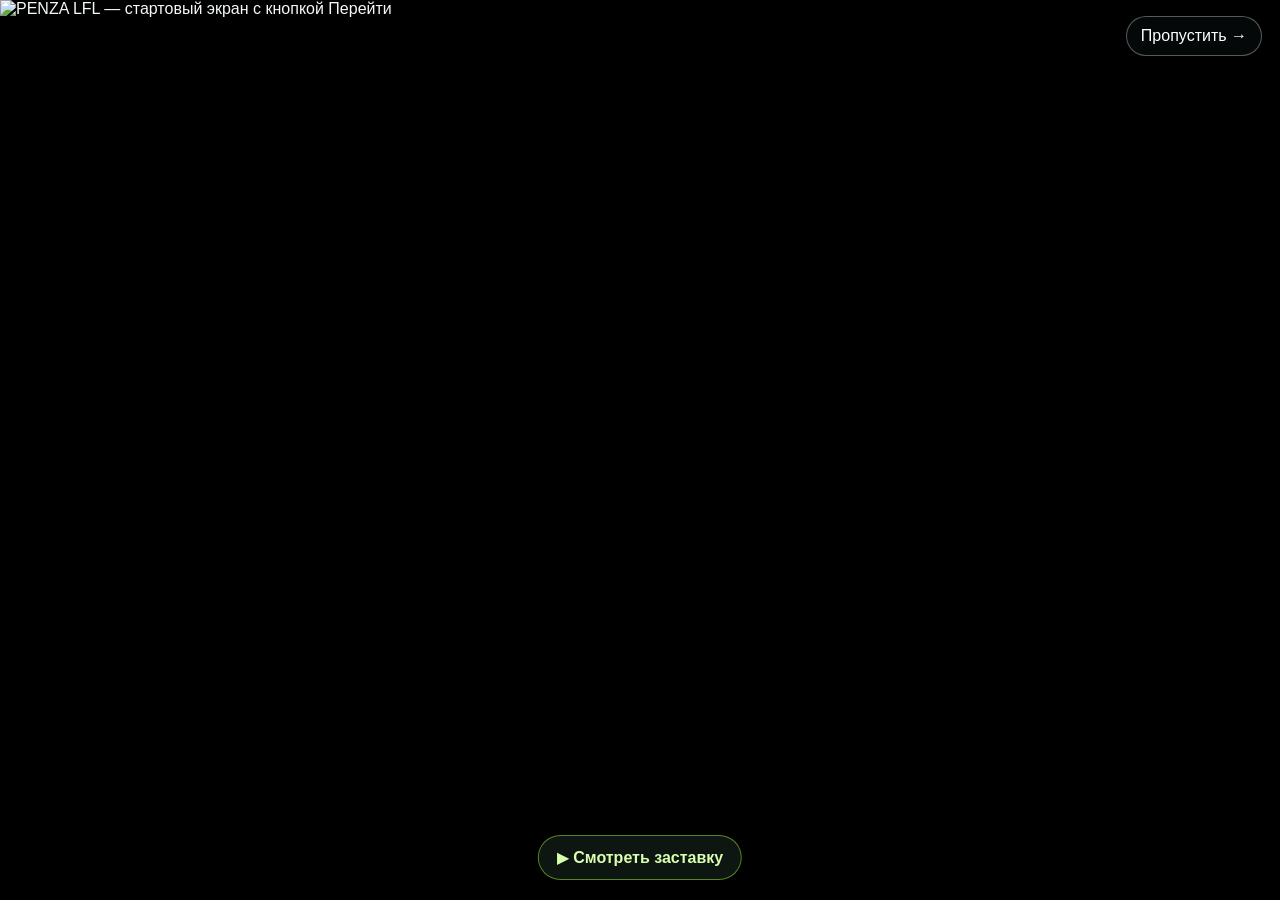
==== index.html @ c46404c2 "Add files via upload" ====
<!doctype html><html lang="ru"><head><meta charset="utf-8"><meta name="viewport" content="width=device-width,initial-scale=1"><title>PENZA LFL — Футбол объединяет</title><link rel="stylesheet" href="style.css"></head><body>
<section id="intro" class="intro intro-v2">
  <video id="introVideo" muted playsinline webkit-playsinline preload="metadata" poster="assets/intro_final.png"><source src="assets/intro.mp4" type="video/mp4"></video>
  <div id="introArtwork" class="intro-artwork" aria-label="PENZA LFL — экран входа">
    <img src="assets/intro_final.png" alt="PENZA LFL — стартовый экран с кнопкой Перейти" />
    <button id="enter" class="video-hit" aria-label="Перейти на сайт PENZA LFL" title="Перейти на сайт"></button>
  </div>
  <button id="playIntro" class="play-intro" aria-label="Воспроизвести видео">▶ Смотреть заставку</button><button id="skipIntro" class="skip-intro" aria-label="Пропустить заставку">Пропустить →</button>
</section>
<div id="portal" class="portal hidden"><div class="backdrop"></div><header><a href="#" class="brand" id="home"><div class="brand-icon">⚽</div><div><strong>PENZA <em>LFL</em></strong><small>ПЕНЗЕНСКАЯ ЛЮБИТЕЛЬСКАЯ ЛИГА</small></div></a><nav><a href="#" class="active" data-go="Главная">ГЛАВНАЯ</a><a href="#" data-go="Чемпионат 8×8">ЧЕМПИОНАТЫ</a><a href="#" data-go="Трансферы">ТРАНСФЕРЫ</a><a href="#" data-go="Тренировки">ТРЕНИРОВКИ</a><a href="#" data-go="Товарищеские матчи">ТОВАРИЩЕСКИЕ МАТЧИ</a></nav><button class="user" id="profile">◉ <span>ЛИЧНЫЙ КАБИНЕТ</span></button></header>
<main><section class="hero"><div class="overline">ЦИФРОВАЯ ФУТБОЛЬНАЯ ПЛАТФОРМА</div><h2>PENZA <span>LFL</span></h2><p>ФУТБОЛ ОБЪЕДИНЯЕТ ГОРОД</p><div class="hero-actions"><button class="primary" data-go="Чемпионат 5×5">К ТУРНИРАМ →</button><span>СЕЗОН 2026 / 2027</span></div></section><section class="sections"><div class="section-top"><div><div class="overline">ВЫБЕРИ СВОЁ НАПРАВЛЕНИЕ</div><h3>МИР PENZA LFL</h3></div><div class="controls"><button id="prev" aria-label="Прокрутить влево">←</button><button id="next" aria-label="Прокрутить вправо">→</button></div></div><div class="track" id="track"></div></section>
<div class="bottom"><section class="panel"><div class="panel-head"><h3>БЛИЖАЙШИЕ МАТЧИ</h3><span>ДЕМО-ДАННЫЕ</span></div><div class="filters"><button class="selected" data-filter="Все">Все</button><button data-filter="5×5">5×5</button><button data-filter="8×8">8×8</button><button data-filter="Кубок">Кубок</button></div><div id="matches"></div></section><section class="panel"><div class="panel-head"><h3>ПРЯМЫЕ ТРАНСЛЯЦИИ</h3><span>VK ВИДЕО</span></div><div class="video-tile"><div class="play">▶</div></div><p>Трансляции матчей Пензенской ЛФЛ</p><a href="https://vk.ru/penza_lfl_ru" target="_blank" rel="noopener">ОТКРЫТЬ СООБЩЕСТВО VK ↗</a><small>Встроенный плеер подключим после получения ссылок на эфиры.</small></section><section class="panel"><div class="panel-head"><h3>НОВОСТИ ЛИГИ</h3><span>АНОНСЫ</span></div><div class="news"><b>Новый сезон PENZA LFL</b><small>Скоро здесь появятся публикации организаторов.</small></div><div class="news"><b>Трансферы и заявки</b><small>Цифровое управление переходами команд.</small></div><div class="news"><b>Тренировки и товарищеские матчи</b><small>Поиск соперников и организация встреч.</small></div></section></div></main><footer>© PENZA LFL · ДЕМОНСТРАЦИОННЫЙ ПРОТОТИП v0.3</footer></div>
<div id="modal" class="modal hidden" role="dialog" aria-modal="true"><div class="modal-card"><button id="close" class="close" aria-label="Закрыть">✕</button><div class="overline">PENZA LFL / РАЗДЕЛ</div><h2 id="modalTitle"></h2><p id="modalDesc"></p><div id="modalExtra"></div><p class="muted">Интерфейс раздела будет подключён на следующем этапе разработки.</p></div></div><script src="app.js"></script></body></html>
---- style.css ----
:root{font-family:Inter,Segoe UI,Arial,sans-serif;color:#f5f8f8;background:#05090c;font-synthesis:none}*{box-sizing:border-box}body{margin:0}button,a{cursor:pointer}button{font:inherit}a{color:inherit;text-decoration:none}.hidden{display:none!important}.intro{height:100svh;min-height:560px;position:relative;display:grid;place-items:center;overflow:hidden;background:#03090a}.intro video{position:absolute;width:100%;height:100%;object-fit:cover}.intro-shade{position:absolute;inset:0;background:linear-gradient(90deg,#02060880,#02060833),linear-gradient(0deg,#020608aa,transparent 35%,#02060877)}.intro-content{position:relative;text-align:center;animation:rise 1s both}.crest{font-size:50px;filter:drop-shadow(0 0 20px #b2ff37)}.eyebrow,.overline{letter-spacing:3px;font-size:11px;color:#c0ff70}.intro h1{font-size:clamp(64px,12vw,160px);letter-spacing:-8px;margin:12px 0 0;line-height:1}.intro h1 span,.hero h2 span,em{color:#b2ff38;font-style:normal}.intro p{letter-spacing:5px;font-weight:700}.primary{border:0;border-radius:30px;background:#b6ff3e;color:#071005;padding:18px 32px;font-weight:900;box-shadow:0 0 28px #aaff4577;transition:.25s}.primary:hover{transform:scale(1.06);box-shadow:0 0 45px #aaff45aa}.primary b{margin-left:22px}.intro-bottom{position:absolute;bottom:30px;letter-spacing:5px;font-size:11px}.portal{min-height:100vh;position:relative;isolation:isolate}.backdrop{position:absolute;inset:0;z-index:-1;background:linear-gradient(#05090bb8,#05090ce8 60%,#05090c),url('assets/arena.png') center top/cover fixed}header{height:82px;padding:12px 4%;display:flex;align-items:center;gap:24px;background:#03080bde;border-bottom:1px solid #a9ff3726;position:relative;z-index:2}.brand{display:flex;gap:12px;align-items:center;min-width:260px}.brand-icon{font-size:28px;border:2px solid #b5ff43;padding:9px;border-radius:12px}.brand strong{display:block;font-size:25px;letter-spacing:-1px}.brand small{font-size:8px;letter-spacing:1.7px;color:#adb6b6}nav{display:flex;gap:22px;align-items:center;flex:1;justify-content:center}nav a{font-size:11px;font-weight:800;white-space:nowrap}nav a:hover,nav .active{color:#b4ff39}.user{background:#10191f;color:white;border:1px solid #334048;padding:12px;border-radius:30px;font-size:11px;font-weight:800}main{max-width:1640px;margin:auto;padding:0 3%}.hero{padding:50px 24px 34px}.hero h2{font-size:clamp(55px,9vw,116px);line-height:1;margin:10px 0 0;letter-spacing:-5px;text-shadow:0 4px 25px #000}.hero p{letter-spacing:5px;font-weight:700}.hero-actions{display:flex;align-items:center;gap:25px}.hero-actions span{font-size:11px;letter-spacing:2px;color:#adb8b8}.section-top{display:flex;justify-content:space-between;align-items:end;margin:10px 0 20px}.section-top h3{font-size:25px;margin:8px 0}.controls{display:flex;gap:8px}.controls button,.close{border:1px solid #7eaa54;background:#0c1419;color:#caff80;border-radius:50%;width:44px;height:44px;font-size:22px}.track{display:flex;gap:20px;overflow-x:auto;scroll-snap-type:x mandatory;scrollbar-width:none;padding:16px 10px 35px;scroll-behavior:smooth}.track::-webkit-scrollbar{display:none}.tile{--accent:#b2ff38;position:relative;flex:0 0 clamp(210px,19vw,275px);height:365px;overflow:hidden;border-radius:19px;border:1px solid var(--accent);box-shadow:0 0 16px color-mix(in srgb,var(--accent) 25%,transparent),inset 0 0 24px #ffffff12;scroll-snap-align:center;transform:perspective(900px) rotateY(-4deg);transition:transform .35s,box-shadow .35s;background:#081014}.tile:hover{transform:perspective(900px) translateY(-15px) rotateY(0) scale(1.035);box-shadow:0 0 38px color-mix(in srgb,var(--accent) 55%,transparent)}.tile img{position:absolute;width:100%;height:100%;object-fit:cover;filter:saturate(1.1)}.tile:after{content:'';position:absolute;inset:0;background:linear-gradient(0deg,#020608 3%,#020608d9 30%,transparent 75%)}.tile-body{position:absolute;inset:auto 16px 18px;z-index:1}.tile h4{font-size:29px;line-height:1.05;margin:5px 0;color:var(--accent);text-transform:uppercase}.tile small{display:block;font-size:11px;line-height:1.6;color:#f2f7f4}.tile .go{margin-top:14px;border:1px solid var(--accent);color:var(--accent);width:38px;height:38px;border-radius:50%;display:grid;place-items:center}.bottom{display:grid;grid-template-columns:1.1fr 1.1fr .9fr;gap:14px;padding:12px 0 45px}.panel{background:#050b0eea;border:1px solid #28373a;border-radius:13px;padding:18px;min-height:300px}.panel-head{display:flex;align-items:center;justify-content:space-between;gap:10px}.panel-head h3{font-size:14px}.panel-head span{font-size:10px;color:#b4ff39}.filters{display:flex;gap:5px;margin:10px 0}.filters button{background:#142025;color:#aab6b5;border:0;border-radius:20px;padding:7px 16px}.filters .selected{background:#b6ff3e;color:#061004}.match{display:flex;align-items:center;gap:12px;border-bottom:1px solid #28373a;padding:12px 3px;font-size:12px}.match b{color:#b6ff3e}.match span{flex:1;text-align:center}.video-tile{height:165px;border-radius:10px;background:linear-gradient(#07130a66,#02070c99),url('assets/arena.png') center/cover;display:grid;place-items:center}.play{border:2px solid white;border-radius:50%;padding:20px;font-size:24px}.panel p{font-size:13px}.panel a{color:#b6ff3e;font-size:12px;font-weight:800}.panel small{display:block;color:#899899;font-size:11px;margin-top:9px}.news{border-bottom:1px solid #28373a;padding:18px 0}.news b{font-size:13px}.news small{line-height:1.5}footer{text-align:center;padding:22px;color:#738282;font-size:10px;letter-spacing:2px}.modal{position:fixed;inset:0;background:#000c;z-index:20;display:grid;place-items:center;padding:20px;backdrop-filter:blur(12px)}.modal-card{background:linear-gradient(135deg,#142027,#060b0e);border:1px solid #aaff4366;border-radius:24px;padding:38px;max-width:560px;width:100%;position:relative;box-shadow:0 0 60px #aaff431c}.modal-card h2{font-size:42px;margin:12px 0}.modal-card p{line-height:1.7}.modal-card .muted{color:#93a0a0;font-size:12px}.close{position:absolute;right:16px;top:16px}.chips{display:flex;flex-wrap:wrap;gap:10px;margin:22px 0}.chips span{padding:12px;border:1px solid #536b4b;border-radius:10px;background:#142017;font-size:13px}@keyframes rise{from{opacity:0;transform:translateY(25px)}to{opacity:1;transform:translateY(0)}}@media(max-width:1100px){nav{display:none}.brand{flex:1}.bottom{grid-template-columns:1fr 1fr}.bottom .panel:last-child{grid-column:span 2}}@media(max-width:650px){header{height:70px}.brand{min-width:0}.brand strong{font-size:19px}.brand small{font-size:6px}.user span{display:none}.hero{padding:38px 5px 15px}.hero h2{letter-spacing:-3px}.hero p{font-size:11px;letter-spacing:2px}.tile{flex-basis:235px;height:340px}.bottom{grid-template-columns:1fr}.bottom .panel:last-child{grid-column:auto}.intro h1{letter-spacing:-4px}.intro p{font-size:11px;letter-spacing:2px}.eyebrow{font-size:9px}.hero-actions span{display:none}}

/* v0.2 — no duplicated video headings; transparent hitbox aligned to authored intro art */
.intro-v2{height:100svh;min-height:0;background:#000;overflow:hidden}
.intro-v2 video{object-fit:contain;background:#000}
.intro-artwork{position:absolute;inset:0;display:flex;align-items:center;justify-content:center;opacity:0;pointer-events:none;transition:opacity .65s ease;background:#000}
.intro-artwork.ready{opacity:1;pointer-events:auto}
.intro-artwork img{display:block;width:100%;height:100%;object-fit:contain}
.video-hit{position:absolute;border:0;background:transparent;cursor:pointer;z-index:3;left:calc(50% - min(100vw, 100svh * 1672 / 941) * .088);top:calc(50% + min(100svh, 100vw * 941 / 1672) * .091);width:calc(min(100vw, 100svh * 1672 / 941) * .18);height:calc(min(100svh, 100vw * 941 / 1672) * .088);border-radius:999px;touch-action:manipulation}
.video-hit:focus-visible{outline:3px solid #b7ff41;outline-offset:2px;background:#aaff331f}
.video-hit:active{background:#baff3233;box-shadow:0 0 35px #baff32a0}
.skip-intro{position:absolute;bottom:max(20px,env(safe-area-inset-bottom));right:18px;border:1px solid #ffffff55;background:#080d0caa;color:white;border-radius:24px;padding:10px 14px;z-index:4;cursor:pointer}
.intro-v2.exiting{animation:exitIntro .55s ease forwards}
@keyframes exitIntro{to{opacity:0;transform:scale(1.035)}}
@media(prefers-reduced-motion:reduce){.intro-artwork{transition:none}.intro-v2.exiting{animation:none}}

/* iPhone fix: visible still-frame is the initial screen; optional video is user-initiated. */
.intro-v2 video{opacity:0;transition:opacity .3s;z-index:1}
.intro-artwork{z-index:2;opacity:1;pointer-events:auto}
.intro-artwork:not(.ready){opacity:0;pointer-events:none}
.play-intro{position:absolute;z-index:5;left:50%;transform:translateX(-50%);bottom:calc(env(safe-area-inset-bottom) + 20px);background:#101b15d9;color:#d9ffaf;border:1px solid #b2ff3877;border-radius:999px;padding:12px 18px;white-space:nowrap;font-weight:700}
.skip-intro{z-index:6;top:calc(env(safe-area-inset-top) + 16px);bottom:auto}
@media(max-width:650px){.play-intro{font-size:12px;bottom:calc(env(safe-area-inset-bottom) + 16px)}}
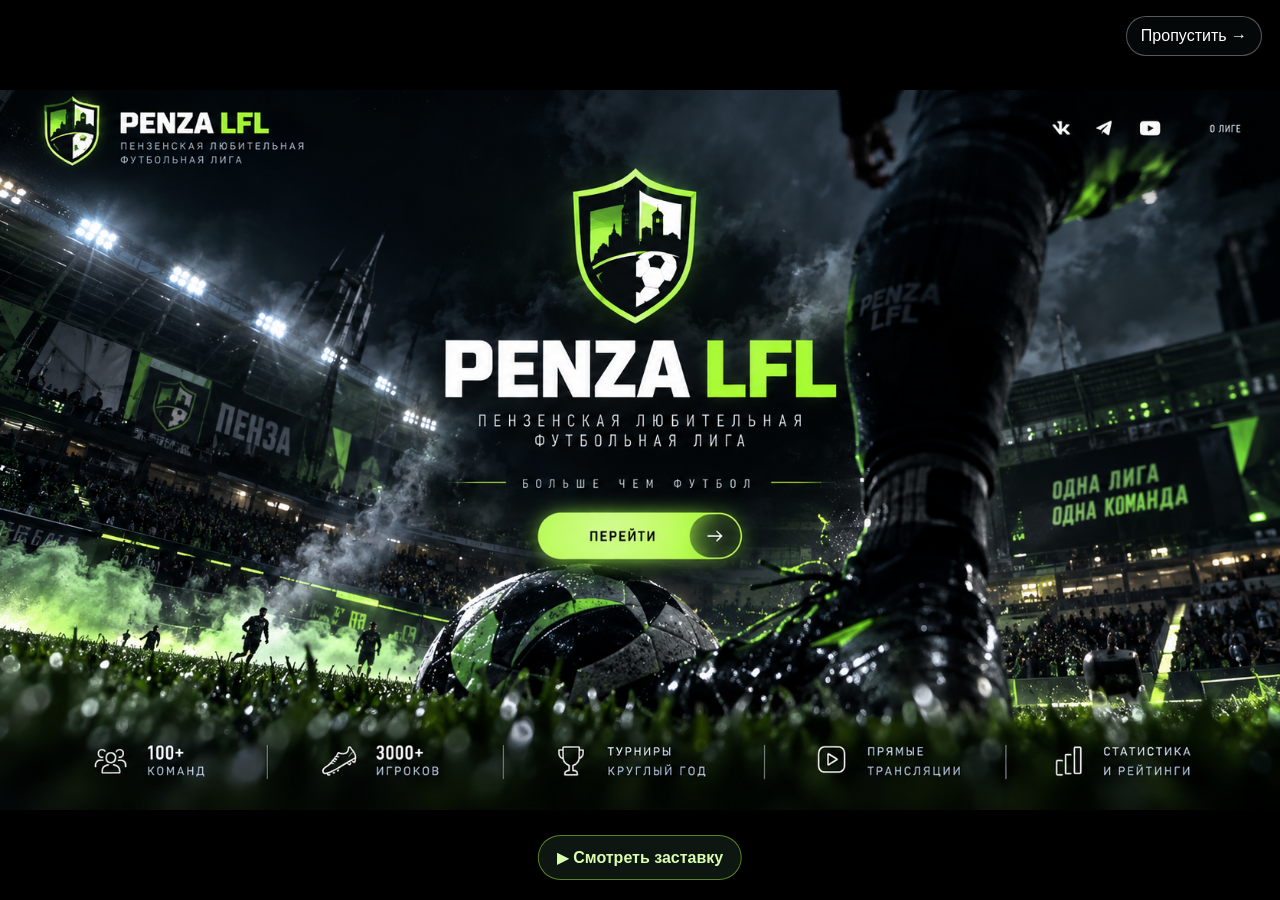
==== commit e9492c59: "Update index.html" ====
--- a/index.html
+++ b/index.html
@@ -2,7 +2,7 @@
 <section id="intro" class="intro intro-v2">
   <video id="introVideo" muted playsinline webkit-playsinline preload="metadata" poster="assets/intro_final.png"><source src="assets/intro.mp4" type="video/mp4"></video>
   <div id="introArtwork" class="intro-artwork" aria-label="PENZA LFL — экран входа">
-    <img src="assets/intro_final.png" alt="PENZA LFL — стартовый экран с кнопкой Перейти" />
+    <img src="intro_final.png" alt="PENZA LFL — стартовый экран с кнопкой Перейти" />
     <button id="enter" class="video-hit" aria-label="Перейти на сайт PENZA LFL" title="Перейти на сайт"></button>
   </div>
   <button id="playIntro" class="play-intro" aria-label="Воспроизвести видео">▶ Смотреть заставку</button><button id="skipIntro" class="skip-intro" aria-label="Пропустить заставку">Пропустить →</button>
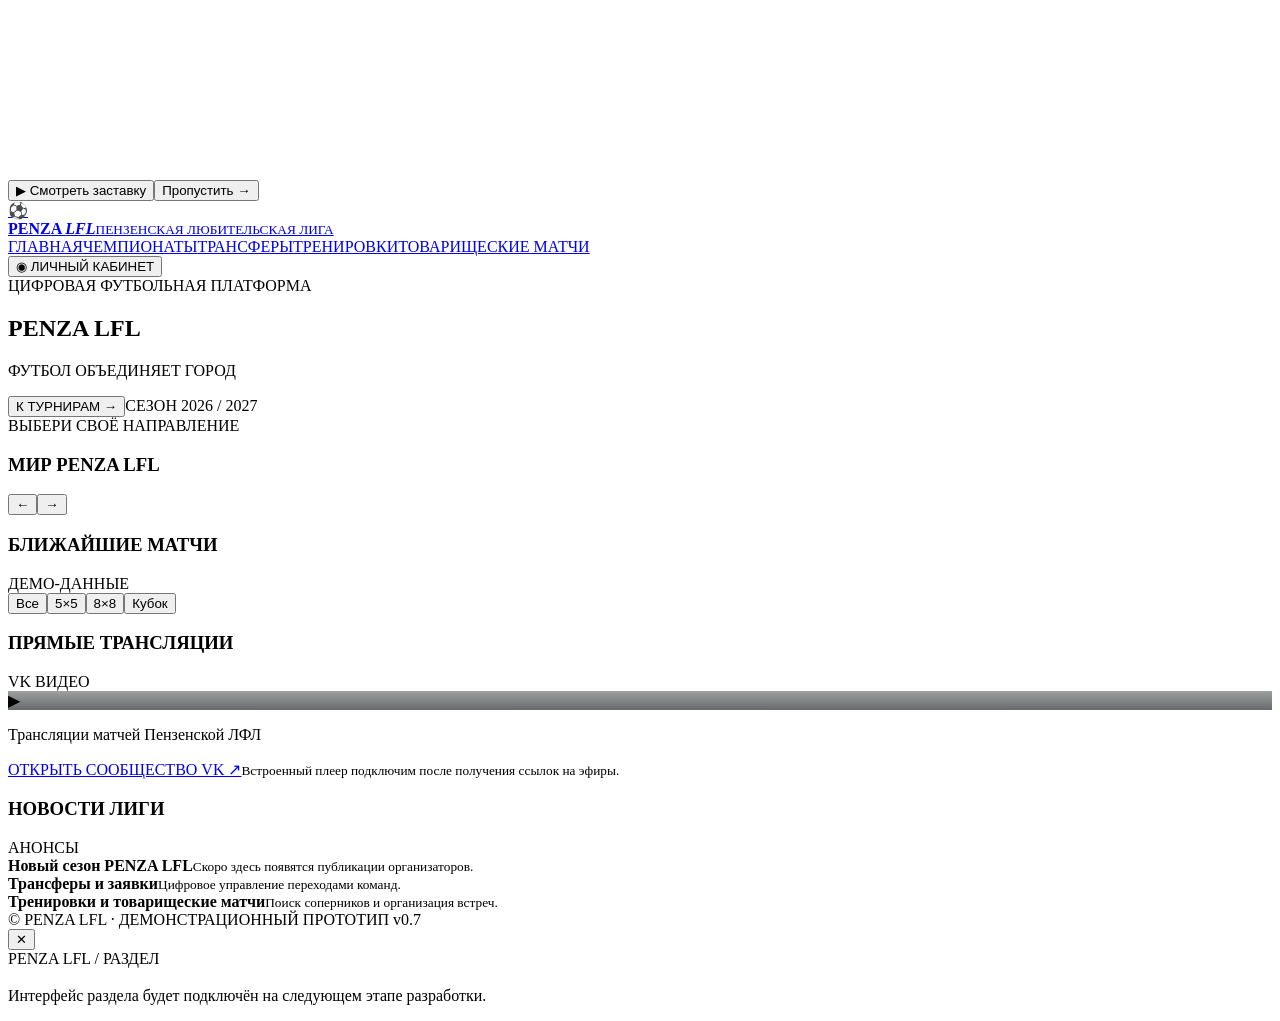
==== commit 0b10e9b3: "Rename index.html.html to index.html" ====
--- a/index.html
+++ b/index.html
@@ -1,13 +1,22 @@
-<!doctype html><html lang="ru"><head><meta charset="utf-8"><meta name="viewport" content="width=device-width,initial-scale=1"><title>PENZA LFL — Футбол объединяет</title><link rel="stylesheet" href="style.css"></head><body>
+<!doctype html><html lang="ru"><head><meta charset="utf-8"><meta name="viewport" content="width=device-width,initial-scale=1"><title>PENZA LFL — Футбол объединяет</title><link rel="stylesheet" href="/penza-lfl/style.css?v=7"><style>
+/* v0.7: dependable media display on iPhone and GitHub Pages */
+.intro-artwork{background:#000 url("/penza-lfl/intro_final.png?v=7") center/contain no-repeat!important;opacity:1!important;visibility:visible!important}
+.intro-artwork img{display:none!important}
+.intro-artwork:not(.ready){opacity:0!important;pointer-events:none!important}
+.tile{background-position:center!important;background-size:cover!important;background-repeat:no-repeat!important}
+.tile img{display:none!important}
+.backdrop{background:linear-gradient(#05090bb8,#05090ce8 60%,#05090c),url("/penza-lfl/arena.png?v=7") center top/cover no-repeat!important}
+.video-tile{background:linear-gradient(#07130a66,#02070c99),url("/penza-lfl/arena.png?v=7") center/cover no-repeat!important}
+</style></head><body>
 <section id="intro" class="intro intro-v2">
-  <video id="introVideo" muted playsinline webkit-playsinline preload="metadata" poster="assets/intro_final.png"><source src="assets/intro.mp4" type="video/mp4"></video>
+  <video id="introVideo" muted playsinline webkit-playsinline preload="metadata" poster="/penza-lfl/intro_final.png?v=7"><source src="/penza-lfl/intro.mp4" type="video/mp4"></video>
   <div id="introArtwork" class="intro-artwork" aria-label="PENZA LFL — экран входа">
-    <img src="intro_final.png" alt="PENZA LFL — стартовый экран с кнопкой Перейти" />
+    <img src="/penza-lfl/intro_final.png?v=7" alt="PENZA LFL — стартовый экран с кнопкой Перейти" />
     <button id="enter" class="video-hit" aria-label="Перейти на сайт PENZA LFL" title="Перейти на сайт"></button>
   </div>
   <button id="playIntro" class="play-intro" aria-label="Воспроизвести видео">▶ Смотреть заставку</button><button id="skipIntro" class="skip-intro" aria-label="Пропустить заставку">Пропустить →</button>
 </section>
 <div id="portal" class="portal hidden"><div class="backdrop"></div><header><a href="#" class="brand" id="home"><div class="brand-icon">⚽</div><div><strong>PENZA <em>LFL</em></strong><small>ПЕНЗЕНСКАЯ ЛЮБИТЕЛЬСКАЯ ЛИГА</small></div></a><nav><a href="#" class="active" data-go="Главная">ГЛАВНАЯ</a><a href="#" data-go="Чемпионат 8×8">ЧЕМПИОНАТЫ</a><a href="#" data-go="Трансферы">ТРАНСФЕРЫ</a><a href="#" data-go="Тренировки">ТРЕНИРОВКИ</a><a href="#" data-go="Товарищеские матчи">ТОВАРИЩЕСКИЕ МАТЧИ</a></nav><button class="user" id="profile">◉ <span>ЛИЧНЫЙ КАБИНЕТ</span></button></header>
 <main><section class="hero"><div class="overline">ЦИФРОВАЯ ФУТБОЛЬНАЯ ПЛАТФОРМА</div><h2>PENZA <span>LFL</span></h2><p>ФУТБОЛ ОБЪЕДИНЯЕТ ГОРОД</p><div class="hero-actions"><button class="primary" data-go="Чемпионат 5×5">К ТУРНИРАМ →</button><span>СЕЗОН 2026 / 2027</span></div></section><section class="sections"><div class="section-top"><div><div class="overline">ВЫБЕРИ СВОЁ НАПРАВЛЕНИЕ</div><h3>МИР PENZA LFL</h3></div><div class="controls"><button id="prev" aria-label="Прокрутить влево">←</button><button id="next" aria-label="Прокрутить вправо">→</button></div></div><div class="track" id="track"></div></section>
-<div class="bottom"><section class="panel"><div class="panel-head"><h3>БЛИЖАЙШИЕ МАТЧИ</h3><span>ДЕМО-ДАННЫЕ</span></div><div class="filters"><button class="selected" data-filter="Все">Все</button><button data-filter="5×5">5×5</button><button data-filter="8×8">8×8</button><button data-filter="Кубок">Кубок</button></div><div id="matches"></div></section><section class="panel"><div class="panel-head"><h3>ПРЯМЫЕ ТРАНСЛЯЦИИ</h3><span>VK ВИДЕО</span></div><div class="video-tile"><div class="play">▶</div></div><p>Трансляции матчей Пензенской ЛФЛ</p><a href="https://vk.ru/penza_lfl_ru" target="_blank" rel="noopener">ОТКРЫТЬ СООБЩЕСТВО VK ↗</a><small>Встроенный плеер подключим после получения ссылок на эфиры.</small></section><section class="panel"><div class="panel-head"><h3>НОВОСТИ ЛИГИ</h3><span>АНОНСЫ</span></div><div class="news"><b>Новый сезон PENZA LFL</b><small>Скоро здесь появятся публикации организаторов.</small></div><div class="news"><b>Трансферы и заявки</b><small>Цифровое управление переходами команд.</small></div><div class="news"><b>Тренировки и товарищеские матчи</b><small>Поиск соперников и организация встреч.</small></div></section></div></main><footer>© PENZA LFL · ДЕМОНСТРАЦИОННЫЙ ПРОТОТИП v0.3</footer></div>
-<div id="modal" class="modal hidden" role="dialog" aria-modal="true"><div class="modal-card"><button id="close" class="close" aria-label="Закрыть">✕</button><div class="overline">PENZA LFL / РАЗДЕЛ</div><h2 id="modalTitle"></h2><p id="modalDesc"></p><div id="modalExtra"></div><p class="muted">Интерфейс раздела будет подключён на следующем этапе разработки.</p></div></div><script src="app.js"></script></body></html>
+<div class="bottom"><section class="panel"><div class="panel-head"><h3>БЛИЖАЙШИЕ МАТЧИ</h3><span>ДЕМО-ДАННЫЕ</span></div><div class="filters"><button class="selected" data-filter="Все">Все</button><button data-filter="5×5">5×5</button><button data-filter="8×8">8×8</button><button data-filter="Кубок">Кубок</button></div><div id="matches"></div></section><section class="panel"><div class="panel-head"><h3>ПРЯМЫЕ ТРАНСЛЯЦИИ</h3><span>VK ВИДЕО</span></div><div class="video-tile"><div class="play">▶</div></div><p>Трансляции матчей Пензенской ЛФЛ</p><a href="https://vk.ru/penza_lfl_ru" target="_blank" rel="noopener">ОТКРЫТЬ СООБЩЕСТВО VK ↗</a><small>Встроенный плеер подключим после получения ссылок на эфиры.</small></section><section class="panel"><div class="panel-head"><h3>НОВОСТИ ЛИГИ</h3><span>АНОНСЫ</span></div><div class="news"><b>Новый сезон PENZA LFL</b><small>Скоро здесь появятся публикации организаторов.</small></div><div class="news"><b>Трансферы и заявки</b><small>Цифровое управление переходами команд.</small></div><div class="news"><b>Тренировки и товарищеские матчи</b><small>Поиск соперников и организация встреч.</small></div></section></div></main><footer>© PENZA LFL · ДЕМОНСТРАЦИОННЫЙ ПРОТОТИП v0.7</footer></div>
+<div id="modal" class="modal hidden" role="dialog" aria-modal="true"><div class="modal-card"><button id="close" class="close" aria-label="Закрыть">✕</button><div class="overline">PENZA LFL / РАЗДЕЛ</div><h2 id="modalTitle"></h2><p id="modalDesc"></p><div id="modalExtra"></div><p class="muted">Интерфейс раздела будет подключён на следующем этапе разработки.</p></div></div><script src="/penza-lfl/app.js?v=7"></script></body></html>
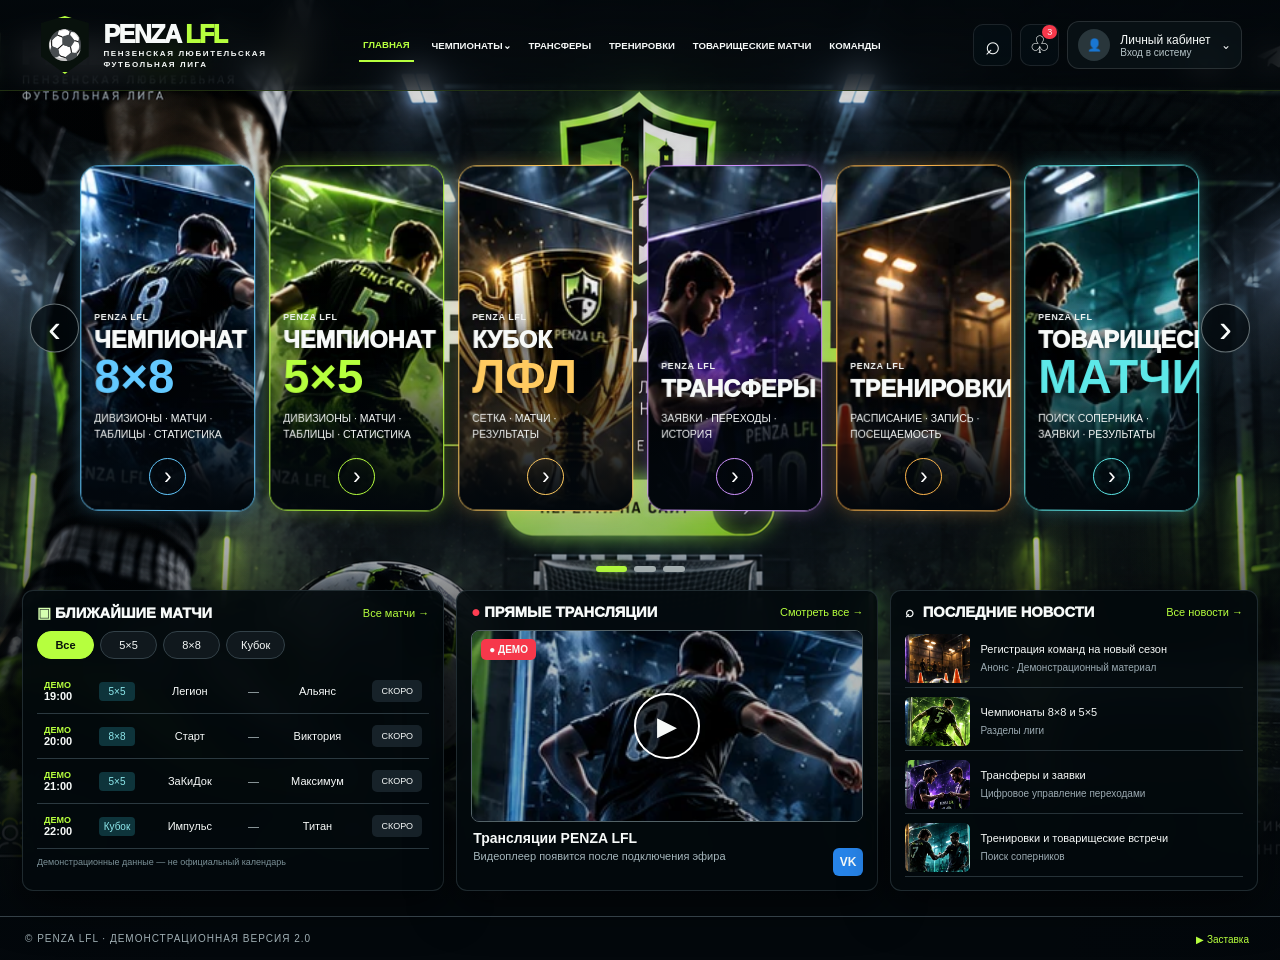
==== commit c6c30407: "Add files via upload" ====
--- a/index.html
+++ b/index.html
@@ -1,22 +1,9 @@
-<!doctype html><html lang="ru"><head><meta charset="utf-8"><meta name="viewport" content="width=device-width,initial-scale=1"><title>PENZA LFL — Футбол объединяет</title><link rel="stylesheet" href="/penza-lfl/style.css?v=7"><style>
-/* v0.7: dependable media display on iPhone and GitHub Pages */
-.intro-artwork{background:#000 url("/penza-lfl/intro_final.png?v=7") center/contain no-repeat!important;opacity:1!important;visibility:visible!important}
-.intro-artwork img{display:none!important}
-.intro-artwork:not(.ready){opacity:0!important;pointer-events:none!important}
-.tile{background-position:center!important;background-size:cover!important;background-repeat:no-repeat!important}
-.tile img{display:none!important}
-.backdrop{background:linear-gradient(#05090bb8,#05090ce8 60%,#05090c),url("/penza-lfl/arena.png?v=7") center top/cover no-repeat!important}
-.video-tile{background:linear-gradient(#07130a66,#02070c99),url("/penza-lfl/arena.png?v=7") center/cover no-repeat!important}
-</style></head><body>
-<section id="intro" class="intro intro-v2">
-  <video id="introVideo" muted playsinline webkit-playsinline preload="metadata" poster="/penza-lfl/intro_final.png?v=7"><source src="/penza-lfl/intro.mp4" type="video/mp4"></video>
-  <div id="introArtwork" class="intro-artwork" aria-label="PENZA LFL — экран входа">
-    <img src="/penza-lfl/intro_final.png?v=7" alt="PENZA LFL — стартовый экран с кнопкой Перейти" />
-    <button id="enter" class="video-hit" aria-label="Перейти на сайт PENZA LFL" title="Перейти на сайт"></button>
-  </div>
-  <button id="playIntro" class="play-intro" aria-label="Воспроизвести видео">▶ Смотреть заставку</button><button id="skipIntro" class="skip-intro" aria-label="Пропустить заставку">Пропустить →</button>
-</section>
-<div id="portal" class="portal hidden"><div class="backdrop"></div><header><a href="#" class="brand" id="home"><div class="brand-icon">⚽</div><div><strong>PENZA <em>LFL</em></strong><small>ПЕНЗЕНСКАЯ ЛЮБИТЕЛЬСКАЯ ЛИГА</small></div></a><nav><a href="#" class="active" data-go="Главная">ГЛАВНАЯ</a><a href="#" data-go="Чемпионат 8×8">ЧЕМПИОНАТЫ</a><a href="#" data-go="Трансферы">ТРАНСФЕРЫ</a><a href="#" data-go="Тренировки">ТРЕНИРОВКИ</a><a href="#" data-go="Товарищеские матчи">ТОВАРИЩЕСКИЕ МАТЧИ</a></nav><button class="user" id="profile">◉ <span>ЛИЧНЫЙ КАБИНЕТ</span></button></header>
-<main><section class="hero"><div class="overline">ЦИФРОВАЯ ФУТБОЛЬНАЯ ПЛАТФОРМА</div><h2>PENZA <span>LFL</span></h2><p>ФУТБОЛ ОБЪЕДИНЯЕТ ГОРОД</p><div class="hero-actions"><button class="primary" data-go="Чемпионат 5×5">К ТУРНИРАМ →</button><span>СЕЗОН 2026 / 2027</span></div></section><section class="sections"><div class="section-top"><div><div class="overline">ВЫБЕРИ СВОЁ НАПРАВЛЕНИЕ</div><h3>МИР PENZA LFL</h3></div><div class="controls"><button id="prev" aria-label="Прокрутить влево">←</button><button id="next" aria-label="Прокрутить вправо">→</button></div></div><div class="track" id="track"></div></section>
-<div class="bottom"><section class="panel"><div class="panel-head"><h3>БЛИЖАЙШИЕ МАТЧИ</h3><span>ДЕМО-ДАННЫЕ</span></div><div class="filters"><button class="selected" data-filter="Все">Все</button><button data-filter="5×5">5×5</button><button data-filter="8×8">8×8</button><button data-filter="Кубок">Кубок</button></div><div id="matches"></div></section><section class="panel"><div class="panel-head"><h3>ПРЯМЫЕ ТРАНСЛЯЦИИ</h3><span>VK ВИДЕО</span></div><div class="video-tile"><div class="play">▶</div></div><p>Трансляции матчей Пензенской ЛФЛ</p><a href="https://vk.ru/penza_lfl_ru" target="_blank" rel="noopener">ОТКРЫТЬ СООБЩЕСТВО VK ↗</a><small>Встроенный плеер подключим после получения ссылок на эфиры.</small></section><section class="panel"><div class="panel-head"><h3>НОВОСТИ ЛИГИ</h3><span>АНОНСЫ</span></div><div class="news"><b>Новый сезон PENZA LFL</b><small>Скоро здесь появятся публикации организаторов.</small></div><div class="news"><b>Трансферы и заявки</b><small>Цифровое управление переходами команд.</small></div><div class="news"><b>Тренировки и товарищеские матчи</b><small>Поиск соперников и организация встреч.</small></div></section></div></main><footer>© PENZA LFL · ДЕМОНСТРАЦИОННЫЙ ПРОТОТИП v0.7</footer></div>
-<div id="modal" class="modal hidden" role="dialog" aria-modal="true"><div class="modal-card"><button id="close" class="close" aria-label="Закрыть">✕</button><div class="overline">PENZA LFL / РАЗДЕЛ</div><h2 id="modalTitle"></h2><p id="modalDesc"></p><div id="modalExtra"></div><p class="muted">Интерфейс раздела будет подключён на следующем этапе разработки.</p></div></div><script src="/penza-lfl/app.js?v=7"></script></body></html>
+<!doctype html><html lang="ru"><head><meta charset="utf-8"><meta name="viewport" content="width=device-width,initial-scale=1,viewport-fit=cover"><meta name="theme-color" content="#05090c"><title>PENZA LFL — Digital Arena 2.0</title><link rel="stylesheet" href="style.css?v=21"></head><body>
+<section id="intro" class="intro hidden" aria-label="Видеозаставка"><video id="introVideo" muted playsinline webkit-playsinline preload="none" poster="intro_final.png"><source src="intro.mp4" type="video/mp4"></video><img class="intro-poster" src="intro_final.png" alt="PENZA LFL"><button id="enter" class="intro-enter" aria-label="Перейти на сайт"></button><button id="skipIntro" class="intro-skip">Пропустить →</button><button id="playIntro" class="intro-play">▶ Смотреть заставку</button></section>
+<div id="site" class="site"><header class="header"><a class="brand" href="#home" aria-label="PENZA LFL — главная"><span class="brand-shield">⚽</span><span><strong>PENZA <em>LFL</em></strong><small>ПЕНЗЕНСКАЯ ЛЮБИТЕЛЬСКАЯ<br>ФУТБОЛЬНАЯ ЛИГА</small></span></a><nav class="nav" aria-label="Основное меню"><a href="#home" class="current">ГЛАВНАЯ</a><a href="#directions">ЧЕМПИОНАТЫ⌄</a><a href="#directions" data-section="Трансферы">ТРАНСФЕРЫ</a><a href="#directions" data-section="Тренировки">ТРЕНИРОВКИ</a><a href="#directions" data-section="Товарищеские матчи">ТОВАРИЩЕСКИЕ МАТЧИ</a><a href="#directions" data-section="Команды">КОМАНДЫ</a><a href="#directions" data-section="Игроки">ИГРОКИ</a><a href="#matches">СТАТИСТИКА</a><a href="#news">НОВОСТИ</a></nav><div class="head-actions"><button id="searchBtn" class="icon-btn" aria-label="Поиск">⌕</button><button id="bellBtn" class="icon-btn bell" aria-label="Уведомления">♧<sup>3</sup></button><button id="profileBtn" class="profile"><span class="avatar">👤</span><span>Личный кабинет<small>Вход в систему</small></span><span>⌄</span></button></div></header>
+<main id="home"><section class="arena" id="directions"><div class="carousel-shell"><button class="arrow arrow-left" id="prev" aria-label="Назад">‹</button><div class="track" id="track" aria-label="Разделы лиги"></div><button class="arrow arrow-right" id="next" aria-label="Вперёд">›</button></div><div class="dots" id="dots" aria-label="Позиция карусели"><span class="active"></span><span></span><span></span></div></section>
+<section class="dashboard"><article class="panel matches" id="matches"><div class="panel-heading"><h2><span class="heading-icon">▣</span> БЛИЖАЙШИЕ МАТЧИ</h2><a href="#matches" data-section="Календарь матчей">Все матчи →</a></div><div class="filters" id="filters"><button class="selected" data-filter="Все">Все</button><button data-filter="5×5">5×5</button><button data-filter="8×8">8×8</button><button data-filter="Кубок">Кубок</button></div><div id="matchList"></div><small class="demo">Демонстрационные данные — не официальный календарь</small></article>
+<article class="panel broadcasts"><div class="panel-heading"><h2><span class="red-dot">●</span> ПРЯМЫЕ ТРАНСЛЯЦИИ</h2><a href="https://vk.ru/penza_lfl_ru" target="_blank" rel="noopener noreferrer">Смотреть все →</a></div><div class="stream-art"><img src="card0.webp" alt="Футбол на арене"><button id="streamBtn" class="stream-play" aria-label="Информация о трансляциях">▶</button><span class="live-pill">● ДЕМО</span></div><div class="stream-title"><strong>Трансляции PENZA LFL</strong><span>Видеоплеер появится после подключения эфира</span></div><a class="vk" href="https://vk.ru/penza_lfl_ru" target="_blank" rel="noopener noreferrer">VK</a></article>
+<article class="panel news" id="news"><div class="panel-heading"><h2>⌕ &nbsp;ПОСЛЕДНИЕ НОВОСТИ</h2><a href="#news" data-section="Новости">Все новости →</a></div><div class="news-list"><button class="news-item" data-section="Новости"><img src="card4.webp" alt=""><span>Регистрация команд на новый сезон<small>Анонс · Демонстрационный материал</small></span></button><button class="news-item" data-section="Новости"><img src="card1.webp" alt=""><span>Чемпионаты 8×8 и 5×5<small>Разделы лиги</small></span></button><button class="news-item" data-section="Новости"><img src="card3.webp" alt=""><span>Трансферы и заявки<small>Цифровое управление переходами</small></span></button><button class="news-item" data-section="Новости"><img src="card5.webp" alt=""><span>Тренировки и товарищеские встречи<small>Поиск соперников</small></span></button></div></article></section></main><footer>© PENZA LFL · ДЕМОНСТРАЦИОННАЯ ВЕРСИЯ 2.0 <button id="replayIntro">▶ Заставка</button></footer>
+<nav class="mobile-nav" aria-label="Мобильное меню"><a href="#home" class="active"><span>⌂</span>Главная</a><a href="#directions"><span>🏆</span>Турниры</a><a href="#matches"><span>▦</span>Матчи</a><button data-section="Команды"><span>♧</span>Команды</button><button data-section="Личный кабинет"><span>♙</span>Профиль</button></nav></div>
+<div id="modal" class="modal hidden" role="dialog" aria-modal="true" aria-labelledby="modalTitle"><div class="modal-inner"><button id="closeModal" class="modal-close" aria-label="Закрыть">✕</button><small>PENZA LFL / DIGITAL ARENA</small><h2 id="modalTitle"></h2><p id="modalText"></p><div class="modal-label">Раздел находится в разработке</div></div></div><script src="app.js?v=21"></script></body></html>
--- a/style.css
+++ b/style.css
@@ -0,0 +1,15 @@
+:root{--lime:#b6ff3e;--muted:#b3c0c4;color-scheme:dark;font-family:Inter,'Arial Narrow',Arial,sans-serif;background:#03080c;color:#f7faf9}*{box-sizing:border-box}html{scroll-behavior:smooth}body{margin:0;background:#03080c}button,a{font:inherit;cursor:pointer}a{text-decoration:none;color:inherit}button{color:inherit}.hidden{display:none!important}.site{min-height:100svh;background:linear-gradient(180deg,#0105082e 0%,#03080c1c 46%,#03080c 96%),url('arena.png') center top / cover no-repeat fixed;position:relative}.site:before{content:"";position:absolute;inset:0;pointer-events:none;background:linear-gradient(90deg,#02060a44,transparent 20%,transparent 80%,#02060a55);z-index:0}.header,main,footer{position:relative;z-index:1}.header{min-height:91px;display:flex;align-items:center;gap:20px;padding:10px clamp(20px,3vw,64px);background:linear-gradient(#03080ce8,#03080c90);border-bottom:1px solid #b8ff3929;backdrop-filter:blur(16px)}.brand{display:flex;align-items:center;gap:12px;flex-shrink:0}.brand-shield{height:58px;width:53px;display:grid;place-items:center;font-size:29px;border:2px solid var(--lime);clip-path:polygon(50% 0,95% 12%,95% 70%,50% 100%,5% 70%,5% 12%);background:#08110c}.brand strong{display:block;font-size:clamp(20px,2.1vw,34px);letter-spacing:-1.5px;white-space:nowrap;font-weight:1000}.brand em{font-style:normal;color:var(--lime)}.brand small{display:block;font-size:8px;line-height:1.35;letter-spacing:1.6px;font-weight:800}.nav{display:flex;align-items:center;gap:clamp(8px,1.4vw,25px);margin-left:auto;justify-content:center}.nav a{font-size:clamp(9px,.75vw,12px);font-weight:900;white-space:nowrap;transition:color .2s}.nav a:hover,.nav .current{color:var(--lime)}.nav .current{border-bottom:2px solid var(--lime);padding:10px 4px}.head-actions{display:flex;align-items:center;gap:8px;margin-left:auto}.icon-btn{width:39px;height:42px;border:1px solid #ffffff19;background:#061016a6;border-radius:10px;font-size:26px}.bell{font-size:24px;position:relative}.bell sup{position:absolute;right:1px;top:0;background:#f6384b;border-radius:99px;font-size:9px;padding:2px 5px}.profile{border:1px solid #ffffff20;border-radius:12px;background:#0c151ab8;display:flex;align-items:center;gap:10px;padding:7px 10px;font-size:12px;text-align:left;white-space:nowrap}.profile small{display:block;color:#b5c3c7;font-size:10px}.avatar{width:32px;height:32px;border-radius:50%;background:#29363b;display:grid;place-items:center}.arena{padding:30px 30px 4px;min-height:540px;display:flex;flex-direction:column;justify-content:flex-end}.carousel-shell{position:relative;width:100%;max-width:1760px;margin:auto}.track{display:flex;gap:clamp(10px,1.05vw,21px);overflow-x:auto;scroll-snap-type:x mandatory;scrollbar-width:none;padding:14px clamp(45px,4vw,74px) 26px;align-items:stretch;scroll-behavior:smooth}.track::-webkit-scrollbar{display:none}.tile{--accent:#b6ff3e;position:relative;flex:0 0 calc((100% - 5 * clamp(10px,1.05vw,21px))/6);min-width:185px;height:clamp(320px,27vw,440px);border:1.5px solid var(--accent);border-radius:18px;overflow:hidden;background:#060e13;scroll-snap-align:center;box-shadow:0 0 18px color-mix(in srgb,var(--accent) 30%,transparent),inset 0 0 12px color-mix(in srgb,var(--accent) 25%,transparent);transform:perspective(1000px) rotateY(-2deg);transition:transform .4s,box-shadow .4s;text-align:left;padding:0;isolation:isolate}.tile:hover,.tile:focus-visible{transform:perspective(1000px) rotateY(0) translateY(-10px) scale(1.02);box-shadow:0 0 36px color-mix(in srgb,var(--accent) 55%,transparent)}.tile img{position:absolute;inset:0;width:100%;height:100%;object-fit:cover;object-position:center;z-index:-2}.tile:after{content:"";position:absolute;inset:0;background:linear-gradient(0deg,#02070c 0%,#02070cde 12%,#02070c75 36%,transparent 68%);z-index:-1}.tile-content{position:absolute;bottom:15px;left:13px;right:13px;display:flex;flex-direction:column;align-items:flex-start}.tile-kicker{font-size:9px;font-weight:800;letter-spacing:.6px;margin-bottom:6px}.tile h2{font-size:clamp(21px,1.85vw,33px);font-weight:1000;line-height:1.04;margin:0;text-transform:uppercase;text-shadow:0 3px 15px #000}.tile h2 strong{font-size:clamp(39px,3.7vw,64px);color:var(--accent);display:block;line-height:1.03}.tile p{font-size:clamp(9px,.82vw,12px);line-height:1.55;min-height:35px;margin:9px 0 12px;text-transform:uppercase}.tile .round-go{width:37px;height:37px;border:1.5px solid var(--accent);border-radius:50%;display:grid;place-items:center;font-size:23px;margin:auto;color:white}.arrow{position:absolute;z-index:3;top:46%;transform:translateY(-50%);width:49px;height:49px;border-radius:50%;border:1px solid #b8c7c888;background:#02070cbd;font-size:39px;line-height:1}.arrow-left{left:0}.arrow-right{right:0}.dots{display:flex;gap:7px;justify-content:center;margin:0 auto 10px}.dots span{width:22px;height:6px;border-radius:6px;background:#a9b3b5}.dots span.active{background:var(--lime);width:31px;box-shadow:0 0 12px #b6ff3e88}.dashboard{max-width:1800px;margin:0 auto;padding:4px 22px 25px;display:grid;grid-template-columns:1.08fr 1.08fr .94fr;gap:12px}.panel{min-width:0;min-height:300px;background:#03090de8;border:1px solid #4050567a;border-radius:11px;padding:13px 14px;box-shadow:0 12px 45px #0009;backdrop-filter:blur(14px)}.panel-heading{display:flex;align-items:center;justify-content:space-between;gap:8px;margin-bottom:10px}.panel-heading h2{font-size:clamp(13px,1.15vw,18px);margin:0;font-weight:1000;white-space:nowrap}.panel-heading a{font-size:11px;color:var(--lime);white-space:nowrap}.heading-icon{color:#d5ffb0}.red-dot{color:#ff3e52}.filters{display:flex;gap:6px;margin:7px 0 10px}.filters button{border:1px solid #334148;background:#10181d;padding:7px 14px;border-radius:22px;font-size:11px;min-width:57px}.filters button.selected{background:var(--lime);color:#08110a;font-weight:900;border-color:var(--lime)}.match-row{display:grid;grid-template-columns:50px 36px 1fr 18px 1fr 50px;align-items:center;gap:5px;padding:10px 7px;border-bottom:1px solid #2b3940;font-size:11px;min-height:45px}.match-row time{font-size:11px;font-weight:800}.match-row time small{display:block;color:var(--lime);font-size:9px}.match-row .tag{background:#0e343b;color:#8ee9ed;border-radius:4px;text-align:center;padding:4px 1px;font-size:10px}.match-row .team{text-align:center;font-size:11px}.match-row .versus{text-align:center;color:#b3c0c4}.match-row .status{font-size:9px;background:#172229;border-radius:5px;padding:6px 2px;text-align:center}.demo{color:#7b9098;font-size:9px;display:block;margin-top:8px}.stream-art{height:clamp(165px,15vw,255px);position:relative;overflow:hidden;border-radius:8px;border:1px solid #536267}.stream-art img{width:100%;height:100%;object-fit:cover;object-position:center 28%;filter:brightness(.75)}.stream-play{position:absolute;left:50%;top:50%;transform:translate(-50%,-50%);border:2px solid white;background:#000a;border-radius:50%;width:66px;height:66px;font-size:26px}.live-pill{position:absolute;top:8px;left:9px;background:#f6384b;border-radius:5px;padding:5px 8px;font-size:10px;font-weight:900}.stream-title{padding:8px 2px}.stream-title strong{display:block;font-size:14px}.stream-title span{font-size:11px;color:#a5b6bc}.broadcasts{position:relative}.vk{position:absolute;right:14px;bottom:14px;background:#2784e9;border-radius:6px;padding:7px;font-size:12px;font-weight:900}.news-list{display:grid;gap:5px}.news-item{border:0;border-bottom:1px solid #263238;background:transparent;display:flex;gap:10px;align-items:center;text-align:left;padding:4px 0;width:100%;font-size:11px;line-height:1.25}.news-item img{width:65px;height:49px;object-fit:cover;border-radius:6px}.news-item span{flex:1}.news-item small{display:block;color:#9cabb3;font-size:10px;margin-top:5px}footer{max-width:1800px;margin:auto;border-top:1px solid #344047;padding:16px 25px;color:#9faeb3;font-size:10px;letter-spacing:1px}footer button{float:right;border:0;background:transparent;color:var(--lime)}.mobile-nav{display:none}.modal{position:fixed;inset:0;z-index:30;display:grid;place-items:center;padding:18px;background:#000b;backdrop-filter:blur(12px)}.modal-inner{position:relative;width:min(100%,520px);border:1px solid #b6ff3e66;border-radius:20px;padding:38px;background:linear-gradient(135deg,#17251c,#05090c);box-shadow:0 0 60px #b6ff3e21}.modal-inner>small{color:var(--lime);letter-spacing:2px}.modal-inner h2{font-size:34px}.modal-inner p{line-height:1.7;color:#b8c7c9}.modal-close{position:absolute;right:15px;top:15px;background:transparent;border:1px solid #82948e;border-radius:50%;height:35px;width:35px}.modal-label{color:var(--lime);font-size:12px}.intro{position:fixed;inset:0;z-index:50;background:#000;overflow:hidden}.intro video,.intro-poster{position:absolute;width:100%;height:100%;object-fit:contain}.intro video{opacity:0;z-index:1}.intro-poster{z-index:2;pointer-events:none}.intro.playing video{opacity:1}.intro.playing .intro-poster{opacity:0}.intro-enter{position:absolute;z-index:3;left:41%;top:57%;width:18%;height:9%;background:transparent;border:0}.intro-skip,.intro-play{position:absolute;z-index:4;background:#09130ce8;color:#d8ffb1;border:1px solid #b6ff3e99;border-radius:28px;padding:12px 18px}.intro-skip{top:25px;right:25px}.intro-play{bottom:25px;left:50%;transform:translateX(-50%)}@media(max-width:1450px){.nav a:nth-last-child(-n+3){display:none}.header{gap:12px}.brand strong{font-size:25px}.track{padding-left:50px;padding-right:50px}.tile{min-width:170px}.arena{min-height:495px}}@media(max-width:1000px){.nav{display:none}.header{min-height:72px}.arena{min-height:460px;padding:18px 15px 0}.tile{flex-basis:220px;height:365px}.dashboard{grid-template-columns:1fr 1fr}.news{grid-column:span 2}.news-list{grid-template-columns:1fr 1fr}.profile{font-size:0}.profile span:last-child,.profile span:nth-child(2){display:none}}@media(max-width:650px){.site{background-size:auto 900px;background-position:center top;background-attachment:scroll}.header{padding:8px 14px;min-height:70px}.brand-shield{width:40px;height:45px;font-size:23px}.brand strong{font-size:23px}.brand small{font-size:6px}.head-actions{gap:3px}.head-actions .bell{display:none}.icon-btn{width:36px}.profile{padding:5px}.arena{min-height:410px;padding:8px 0 0}.track{gap:13px;padding:14px 34px 18px}.tile{flex-basis:250px;min-width:250px;height:350px;border-radius:17px}.tile h2{font-size:27px}.tile h2 strong{font-size:52px}.tile p{font-size:10px}.arrow{width:34px;height:34px;font-size:26px;top:47%}.arrow-left{left:3px}.arrow-right{right:3px}.dashboard{grid-template-columns:1fr;padding:7px 12px 80px;gap:12px}.panel{min-height:auto}.panel-heading h2{font-size:15px}.panel-heading a{font-size:10px}.news{grid-column:auto}.news-list{grid-template-columns:1fr}.stream-art{height:220px}.mobile-nav{display:grid;position:fixed;z-index:15;bottom:0;left:0;right:0;grid-template-columns:repeat(5,1fr);padding:8px 6px calc(8px + env(safe-area-inset-bottom));background:#091318ed;backdrop-filter:blur(20px);border-top:1px solid #b6ff3e3d}.mobile-nav a,.mobile-nav button{background:none;border:0;display:flex;flex-direction:column;align-items:center;gap:3px;font-size:9px;color:#b9c6c5}.mobile-nav span{font-size:22px;line-height:25px}.mobile-nav .active{color:var(--lime)}footer{padding-bottom:95px}.intro-enter{left:35%;top:52%;width:30%;height:11%}.intro-skip{right:12px;top:14px;font-size:12px}.intro-play{font-size:12px;white-space:nowrap}}@media(prefers-reduced-motion:reduce){*,*:before,*:after{scroll-behavior:auto!important;transition:none!important;animation:none!important}}
+
+/* PENZA LFL 2.1: responsive polish; keeps desktop composition */
+.tile{animation:cardReveal .6s both;animation-delay:calc(var(--index,0) * 65ms)}
+@keyframes cardReveal{from{opacity:0;transform:translateY(18px) scale(.98)}to{opacity:1;transform:perspective(1000px) rotateY(-2deg)}}
+.tile img{transition:transform .55s ease,filter .35s ease}
+.tile:hover img{transform:scale(1.055);filter:saturate(1.15)}
+.tile:focus-visible,.mobile-nav a:focus-visible,.mobile-nav button:focus-visible{outline:2px solid var(--lime);outline-offset:3px}
+@media(max-width:650px){
+ .site{background-image:linear-gradient(180deg,#02070bc9 0%,#03080cb5 34%,#03080cf2 75%,#03080c 100%),url('arena.png');background-position:center top;background-size:auto 860px;background-repeat:no-repeat}
+ .header{gap:8px}.brand{gap:7px}.brand-shield{height:39px;width:37px;font-size:21px}.brand strong{font-size:20px;letter-spacing:-.7px}.brand small{font-size:5.7px;letter-spacing:.7px}.head-actions{margin-left:auto}.head-actions .profile{border:1px solid #b6ff3e66;width:37px;height:37px;min-width:37px;padding:0;display:grid;place-items:center;background:#102018}.profile .avatar{width:30px;height:30px;background:transparent;font-size:20px}.icon-btn{font-size:20px;width:36px;height:37px}
+ .arena{min-height:0;padding:16px 0 5px}.carousel-shell{padding-bottom:0}.track{gap:14px;padding:12px max(22px,calc((100vw - 232px)/2)) 18px;scroll-padding-inline:max(22px,calc((100vw - 232px)/2));align-items:center}.tile{flex:0 0 232px;min-width:232px;width:232px;height:326px;border-radius:17px;transform:none;scroll-snap-align:center}.tile:hover{transform:none}.tile-content{left:13px;right:13px;bottom:12px}.tile h2{font-size:23px;line-height:1.04;overflow-wrap:anywhere}.tile h2 strong{font-size:48px}.tile p{font-size:9px;line-height:1.4;min-height:26px;margin:7px 0 9px;overflow-wrap:anywhere}.tile-kicker{font-size:8px}.tile .round-go{width:32px;height:32px;font-size:21px}.arrow{display:none}.dots{margin:0 auto 12px}.dashboard{padding-top:10px}.panel{background:#03090df2}.mobile-nav{padding-top:10px}.mobile-nav a,.mobile-nav button{font-size:10px;min-width:0}.mobile-nav span{font-size:20px}
+}
+@media(max-width:390px){.brand strong{font-size:18px}.brand small{font-size:5px}.track{padding-left:max(16px,calc((100vw - 216px)/2));padding-right:max(16px,calc((100vw - 216px)/2))}.tile{flex-basis:216px;min-width:216px;width:216px;height:314px}.tile h2{font-size:21px}.tile h2 strong{font-size:45px}}
+@media(prefers-reduced-motion:reduce){.tile{animation:none}}
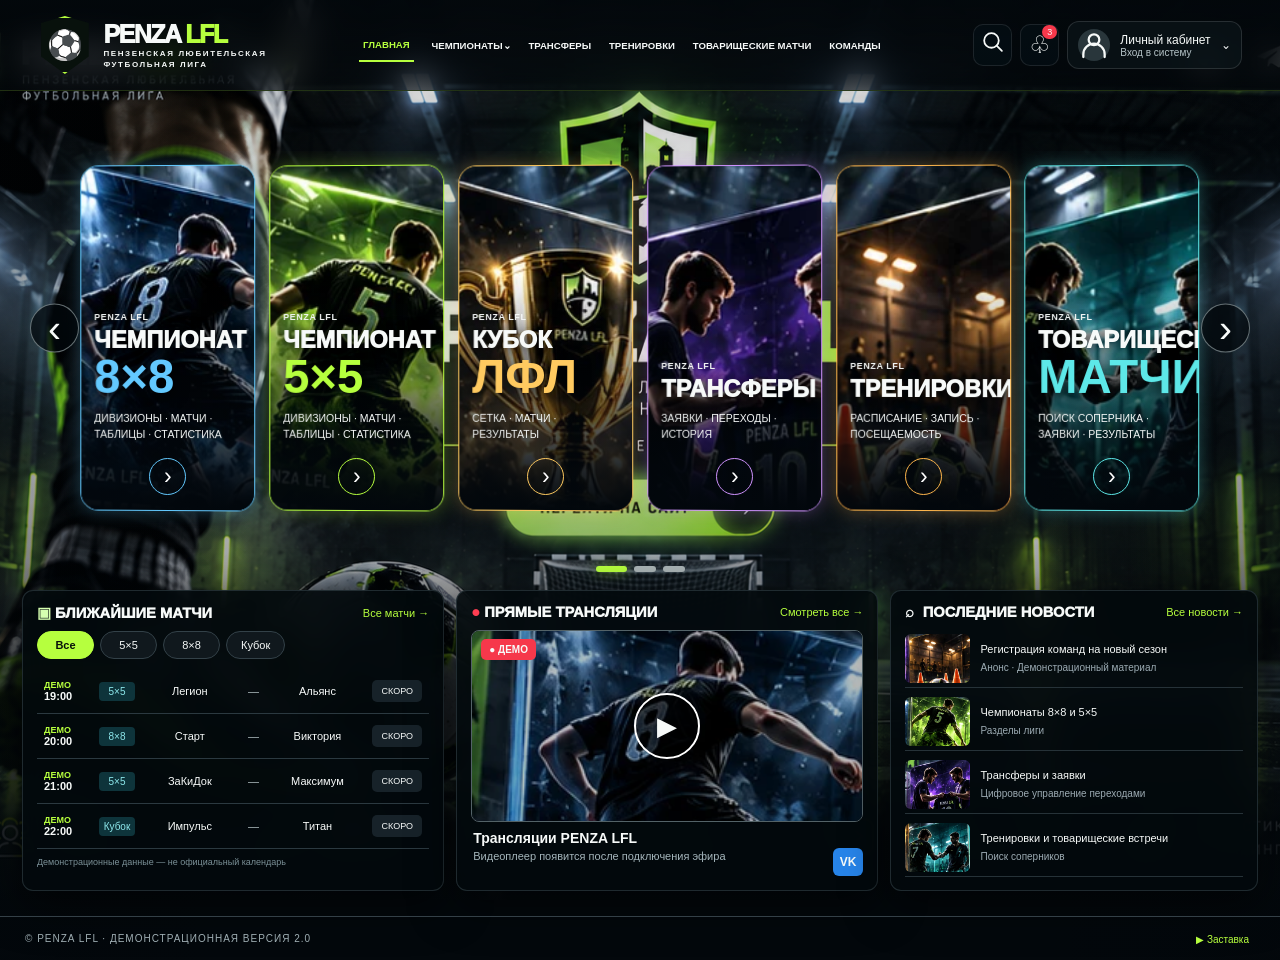
==== commit ef423913: "Add files via upload" ====
--- a/index.html
+++ b/index.html
@@ -1,9 +1,9 @@
-<!doctype html><html lang="ru"><head><meta charset="utf-8"><meta name="viewport" content="width=device-width,initial-scale=1,viewport-fit=cover"><meta name="theme-color" content="#05090c"><title>PENZA LFL — Digital Arena 2.0</title><link rel="stylesheet" href="style.css?v=21"></head><body>
+<!doctype html><html lang="ru"><head><meta charset="utf-8"><meta name="viewport" content="width=device-width,initial-scale=1,viewport-fit=cover"><meta name="theme-color" content="#05090c"><title>PENZA LFL — Digital Arena 2.2</title><link rel="stylesheet" href="style.css?v=22"></head><body>
 <section id="intro" class="intro hidden" aria-label="Видеозаставка"><video id="introVideo" muted playsinline webkit-playsinline preload="none" poster="intro_final.png"><source src="intro.mp4" type="video/mp4"></video><img class="intro-poster" src="intro_final.png" alt="PENZA LFL"><button id="enter" class="intro-enter" aria-label="Перейти на сайт"></button><button id="skipIntro" class="intro-skip">Пропустить →</button><button id="playIntro" class="intro-play">▶ Смотреть заставку</button></section>
-<div id="site" class="site"><header class="header"><a class="brand" href="#home" aria-label="PENZA LFL — главная"><span class="brand-shield">⚽</span><span><strong>PENZA <em>LFL</em></strong><small>ПЕНЗЕНСКАЯ ЛЮБИТЕЛЬСКАЯ<br>ФУТБОЛЬНАЯ ЛИГА</small></span></a><nav class="nav" aria-label="Основное меню"><a href="#home" class="current">ГЛАВНАЯ</a><a href="#directions">ЧЕМПИОНАТЫ⌄</a><a href="#directions" data-section="Трансферы">ТРАНСФЕРЫ</a><a href="#directions" data-section="Тренировки">ТРЕНИРОВКИ</a><a href="#directions" data-section="Товарищеские матчи">ТОВАРИЩЕСКИЕ МАТЧИ</a><a href="#directions" data-section="Команды">КОМАНДЫ</a><a href="#directions" data-section="Игроки">ИГРОКИ</a><a href="#matches">СТАТИСТИКА</a><a href="#news">НОВОСТИ</a></nav><div class="head-actions"><button id="searchBtn" class="icon-btn" aria-label="Поиск">⌕</button><button id="bellBtn" class="icon-btn bell" aria-label="Уведомления">♧<sup>3</sup></button><button id="profileBtn" class="profile"><span class="avatar">👤</span><span>Личный кабинет<small>Вход в систему</small></span><span>⌄</span></button></div></header>
+<div id="site" class="site"><header class="header"><a class="brand" href="#home" aria-label="PENZA LFL — главная"><span class="brand-shield">⚽</span><span><strong>PENZA <em>LFL</em></strong><small>ПЕНЗЕНСКАЯ ЛЮБИТЕЛЬСКАЯ<br>ФУТБОЛЬНАЯ ЛИГА</small></span></a><nav class="nav" aria-label="Основное меню"><a href="#home" class="current">ГЛАВНАЯ</a><a href="#directions">ЧЕМПИОНАТЫ⌄</a><a href="#directions" data-section="Трансферы">ТРАНСФЕРЫ</a><a href="#directions" data-section="Тренировки">ТРЕНИРОВКИ</a><a href="#directions" data-section="Товарищеские матчи">ТОВАРИЩЕСКИЕ МАТЧИ</a><a href="#directions" data-section="Команды">КОМАНДЫ</a><a href="#directions" data-section="Игроки">ИГРОКИ</a><a href="#matches">СТАТИСТИКА</a><a href="#news">НОВОСТИ</a></nav><div class="head-actions"><button id="searchBtn" class="icon-btn" aria-label="Поиск"><svg viewBox="0 0 24 24" fill="none" stroke="currentColor" stroke-width="1.7" stroke-linecap="round" stroke-linejoin="round" aria-hidden="true"><circle cx="11" cy="11" r="7"/><path d="m16 16 5 5"/></svg></button><button id="bellBtn" class="icon-btn bell" aria-label="Уведомления">♧<sup>3</sup></button><button id="profileBtn" class="profile"><span class="avatar"><svg viewBox="0 0 24 24" fill="none" stroke="currentColor" stroke-width="1.7" stroke-linecap="round" stroke-linejoin="round" aria-hidden="true"><circle cx="12" cy="8" r="4"/><path d="M4 21v-2a8 8 0 0 1 16 0v2"/></svg></span><span>Личный кабинет<small>Вход в систему</small></span><span>⌄</span></button></div></header>
 <main id="home"><section class="arena" id="directions"><div class="carousel-shell"><button class="arrow arrow-left" id="prev" aria-label="Назад">‹</button><div class="track" id="track" aria-label="Разделы лиги"></div><button class="arrow arrow-right" id="next" aria-label="Вперёд">›</button></div><div class="dots" id="dots" aria-label="Позиция карусели"><span class="active"></span><span></span><span></span></div></section>
 <section class="dashboard"><article class="panel matches" id="matches"><div class="panel-heading"><h2><span class="heading-icon">▣</span> БЛИЖАЙШИЕ МАТЧИ</h2><a href="#matches" data-section="Календарь матчей">Все матчи →</a></div><div class="filters" id="filters"><button class="selected" data-filter="Все">Все</button><button data-filter="5×5">5×5</button><button data-filter="8×8">8×8</button><button data-filter="Кубок">Кубок</button></div><div id="matchList"></div><small class="demo">Демонстрационные данные — не официальный календарь</small></article>
 <article class="panel broadcasts"><div class="panel-heading"><h2><span class="red-dot">●</span> ПРЯМЫЕ ТРАНСЛЯЦИИ</h2><a href="https://vk.ru/penza_lfl_ru" target="_blank" rel="noopener noreferrer">Смотреть все →</a></div><div class="stream-art"><img src="card0.webp" alt="Футбол на арене"><button id="streamBtn" class="stream-play" aria-label="Информация о трансляциях">▶</button><span class="live-pill">● ДЕМО</span></div><div class="stream-title"><strong>Трансляции PENZA LFL</strong><span>Видеоплеер появится после подключения эфира</span></div><a class="vk" href="https://vk.ru/penza_lfl_ru" target="_blank" rel="noopener noreferrer">VK</a></article>
 <article class="panel news" id="news"><div class="panel-heading"><h2>⌕ &nbsp;ПОСЛЕДНИЕ НОВОСТИ</h2><a href="#news" data-section="Новости">Все новости →</a></div><div class="news-list"><button class="news-item" data-section="Новости"><img src="card4.webp" alt=""><span>Регистрация команд на новый сезон<small>Анонс · Демонстрационный материал</small></span></button><button class="news-item" data-section="Новости"><img src="card1.webp" alt=""><span>Чемпионаты 8×8 и 5×5<small>Разделы лиги</small></span></button><button class="news-item" data-section="Новости"><img src="card3.webp" alt=""><span>Трансферы и заявки<small>Цифровое управление переходами</small></span></button><button class="news-item" data-section="Новости"><img src="card5.webp" alt=""><span>Тренировки и товарищеские встречи<small>Поиск соперников</small></span></button></div></article></section></main><footer>© PENZA LFL · ДЕМОНСТРАЦИОННАЯ ВЕРСИЯ 2.0 <button id="replayIntro">▶ Заставка</button></footer>
-<nav class="mobile-nav" aria-label="Мобильное меню"><a href="#home" class="active"><span>⌂</span>Главная</a><a href="#directions"><span>🏆</span>Турниры</a><a href="#matches"><span>▦</span>Матчи</a><button data-section="Команды"><span>♧</span>Команды</button><button data-section="Личный кабинет"><span>♙</span>Профиль</button></nav></div>
-<div id="modal" class="modal hidden" role="dialog" aria-modal="true" aria-labelledby="modalTitle"><div class="modal-inner"><button id="closeModal" class="modal-close" aria-label="Закрыть">✕</button><small>PENZA LFL / DIGITAL ARENA</small><h2 id="modalTitle"></h2><p id="modalText"></p><div class="modal-label">Раздел находится в разработке</div></div></div><script src="app.js?v=21"></script></body></html>
+<nav class="mobile-nav" aria-label="Мобильное меню"><a href="#home" class="active"><svg viewBox="0 0 24 24" fill="none" stroke="currentColor" stroke-width="1.7" stroke-linecap="round" stroke-linejoin="round" aria-hidden="true"><path d="m3 10 9-7 9 7v10a1 1 0 0 1-1 1H4a1 1 0 0 1-1-1z"/><path d="M9 21v-8h6v8"/></svg><span>Главная</span></a><a href="#directions"><svg viewBox="0 0 24 24" fill="none" stroke="currentColor" stroke-width="1.7" stroke-linecap="round" stroke-linejoin="round" aria-hidden="true"><path d="M8 21h8M12 17v4M7 4h10v6a5 5 0 0 1-10 0z"/><path d="M7 6H4v3a4 4 0 0 0 4 4M17 6h3v3a4 4 0 0 1-4 4"/></svg><span>Турниры</span></a><a href="#matches"><svg viewBox="0 0 24 24" fill="none" stroke="currentColor" stroke-width="1.7" stroke-linecap="round" stroke-linejoin="round" aria-hidden="true"><rect x="3" y="5" width="18" height="16" rx="2"/><path d="M7 3v4M17 3v4M3 10h18M7 14h3M14 14h3M7 18h3"/></svg><span>Матчи</span></a><button data-section="Команды"><svg viewBox="0 0 24 24" fill="none" stroke="currentColor" stroke-width="1.7" stroke-linecap="round" stroke-linejoin="round" aria-hidden="true"><circle cx="9" cy="8" r="3"/><path d="M3 20v-2a6 6 0 0 1 12 0v2M17 5a3 3 0 0 1 0 6M18 14a5 5 0 0 1 3 5v1"/></svg><span>Команды</span></button><button data-section="Личный кабинет"><svg viewBox="0 0 24 24" fill="none" stroke="currentColor" stroke-width="1.7" stroke-linecap="round" stroke-linejoin="round" aria-hidden="true"><circle cx="12" cy="8" r="4"/><path d="M4 21v-2a8 8 0 0 1 16 0v2"/></svg><span>Профиль</span></button></nav></div>
+<div id="modal" class="modal hidden" role="dialog" aria-modal="true" aria-labelledby="modalTitle"><div class="modal-inner"><button id="closeModal" class="modal-close" aria-label="Закрыть">✕</button><small>PENZA LFL / DIGITAL ARENA</small><h2 id="modalTitle"></h2><p id="modalText"></p><div class="modal-label">Раздел находится в разработке</div></div></div><script src="app.js?v=22"></script></body></html>
--- a/style.css
+++ b/style.css
@@ -13,3 +13,33 @@
 }
 @media(max-width:390px){.brand strong{font-size:18px}.brand small{font-size:5px}.track{padding-left:max(16px,calc((100vw - 216px)/2));padding-right:max(16px,calc((100vw - 216px)/2))}.tile{flex-basis:216px;min-width:216px;width:216px;height:314px}.tile h2{font-size:21px}.tile h2 strong{font-size:45px}}
 @media(prefers-reduced-motion:reduce){.tile{animation:none}}
+
+/* PENZA LFL 2.2 — clean, swipe-first mobile layout */
+@media(max-width:650px){
+  /* The arena source artwork includes large lettering; hide it behind a calm dark layer on mobile. */
+  .site{background-image:radial-gradient(ellipse at 50% 11%,#1a302b 0%,#081317 32%,#05090c 72%)!important;background-color:#05090c!important;background-attachment:scroll!important;background-size:cover!important}
+  .arena{padding:12px 0 0!important;min-height:0!important;overflow:hidden}
+  .carousel-shell{position:relative;overflow:hidden}
+  .track{gap:12px!important;padding:12px 0 17px max(16px,calc((100vw - min(72vw,260px))/2))!important;scroll-padding-inline-start:max(16px,calc((100vw - min(72vw,260px))/2))!important;scroll-snap-type:x mandatory!important;overscroll-behavior-x:contain;-webkit-overflow-scrolling:touch;touch-action:pan-x pan-y}
+  .track:after{content:'';flex:0 0 max(16px,calc((100vw - min(72vw,260px))/2 - 12px));height:1px}
+  .tile{flex:0 0 min(72vw,260px)!important;width:min(72vw,260px)!important;min-width:0!important;height:clamp(305px,93vw,355px)!important;scroll-snap-align:start!important;border-radius:18px!important;animation:none!important;transform:none!important}
+  .tile-content{left:14px!important;right:14px!important;bottom:14px!important}
+  .tile h2{font-size:clamp(19px,5.6vw,26px)!important;line-height:1.08!important;letter-spacing:-.6px;overflow-wrap:normal!important;word-break:normal}
+  .tile h2 strong{font-size:clamp(39px,11vw,53px)!important;line-height:1.05!important}
+  .tile p{font-size:10px!important;line-height:1.5!important;max-width:100%;min-height:0!important}
+  .tile-kicker{font-size:9px!important}
+  .tile .round-go{margin-top:8px}
+  .arrow,.arrow-left,.arrow-right{display:none!important;visibility:hidden!important;pointer-events:none!important}
+  .dots{margin:2px auto 14px!important}
+  .header{gap:8px!important}.brand{min-width:0!important}.brand strong{font-size:clamp(17px,5vw,21px)!important}.brand small{font-size:5.6px!important}
+  .head-actions{gap:7px!important}.head-actions .profile{width:38px!important;height:38px!important;min-width:38px!important;border-radius:12px!important;background:#0c1719!important;border:1px solid #647b65!important}
+  .profile .avatar{display:grid!important;place-items:center!important;width:28px!important;height:28px!important;color:var(--lime)!important}.profile .avatar svg{width:21px;height:21px}
+  .icon-btn svg{width:21px;height:21px}
+  .mobile-nav{grid-template-columns:repeat(5,minmax(0,1fr))!important;align-items:center;min-height:67px;padding:9px 7px calc(8px + env(safe-area-inset-bottom))!important;background:#071116f5!important;box-shadow:0 -8px 30px #0008}
+  .mobile-nav a,.mobile-nav button{display:flex!important;align-items:center!important;justify-content:center!important;gap:5px!important;font-size:10px!important;min-width:0!important;text-align:center;white-space:nowrap}
+  .mobile-nav svg{display:block;width:22px;height:22px;flex-shrink:0}
+  .mobile-nav span{font-size:10px!important;line-height:1.2!important}
+  .dashboard{padding-top:8px!important}
+}
+@media(max-width:380px){.tile h2{font-size:19px!important}.tile h2 strong{font-size:40px!important}.brand small{font-size:5px!important}}
+@media(prefers-reduced-motion:reduce){.tile{animation:none!important}}
